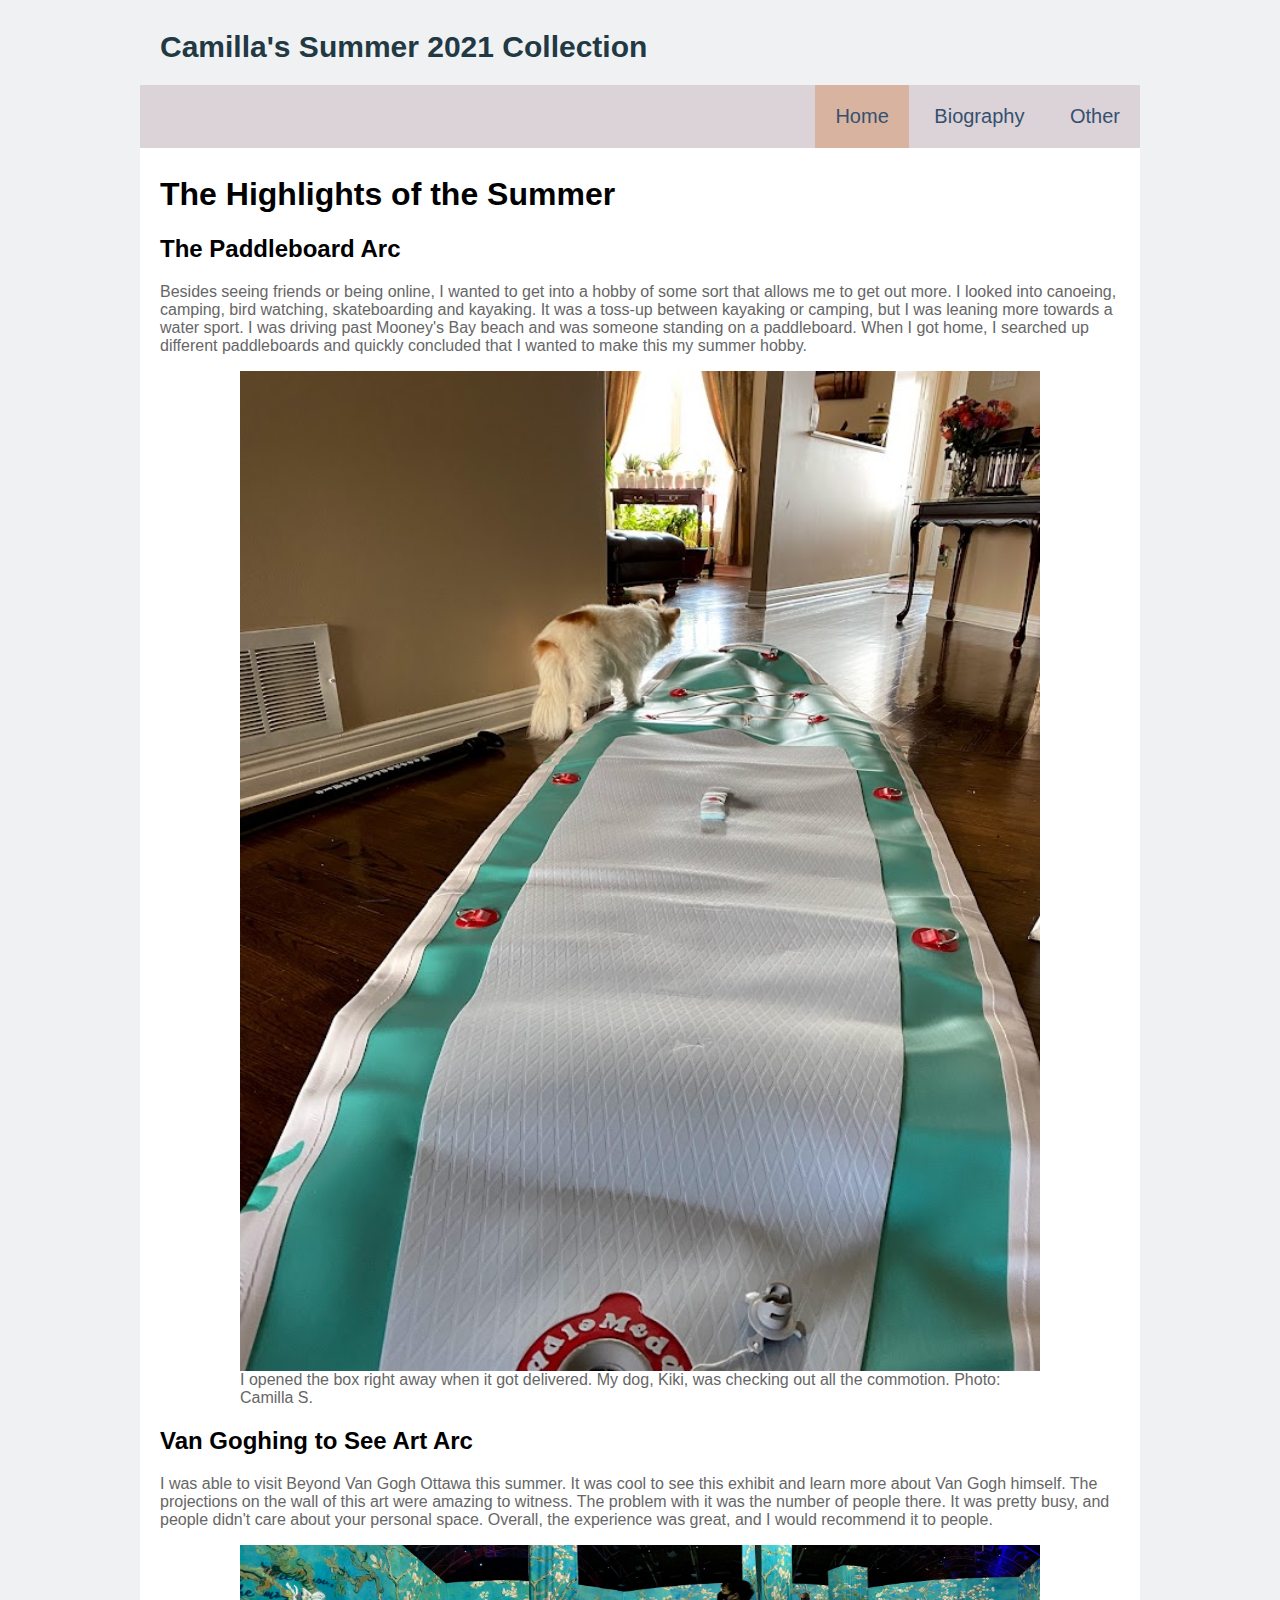
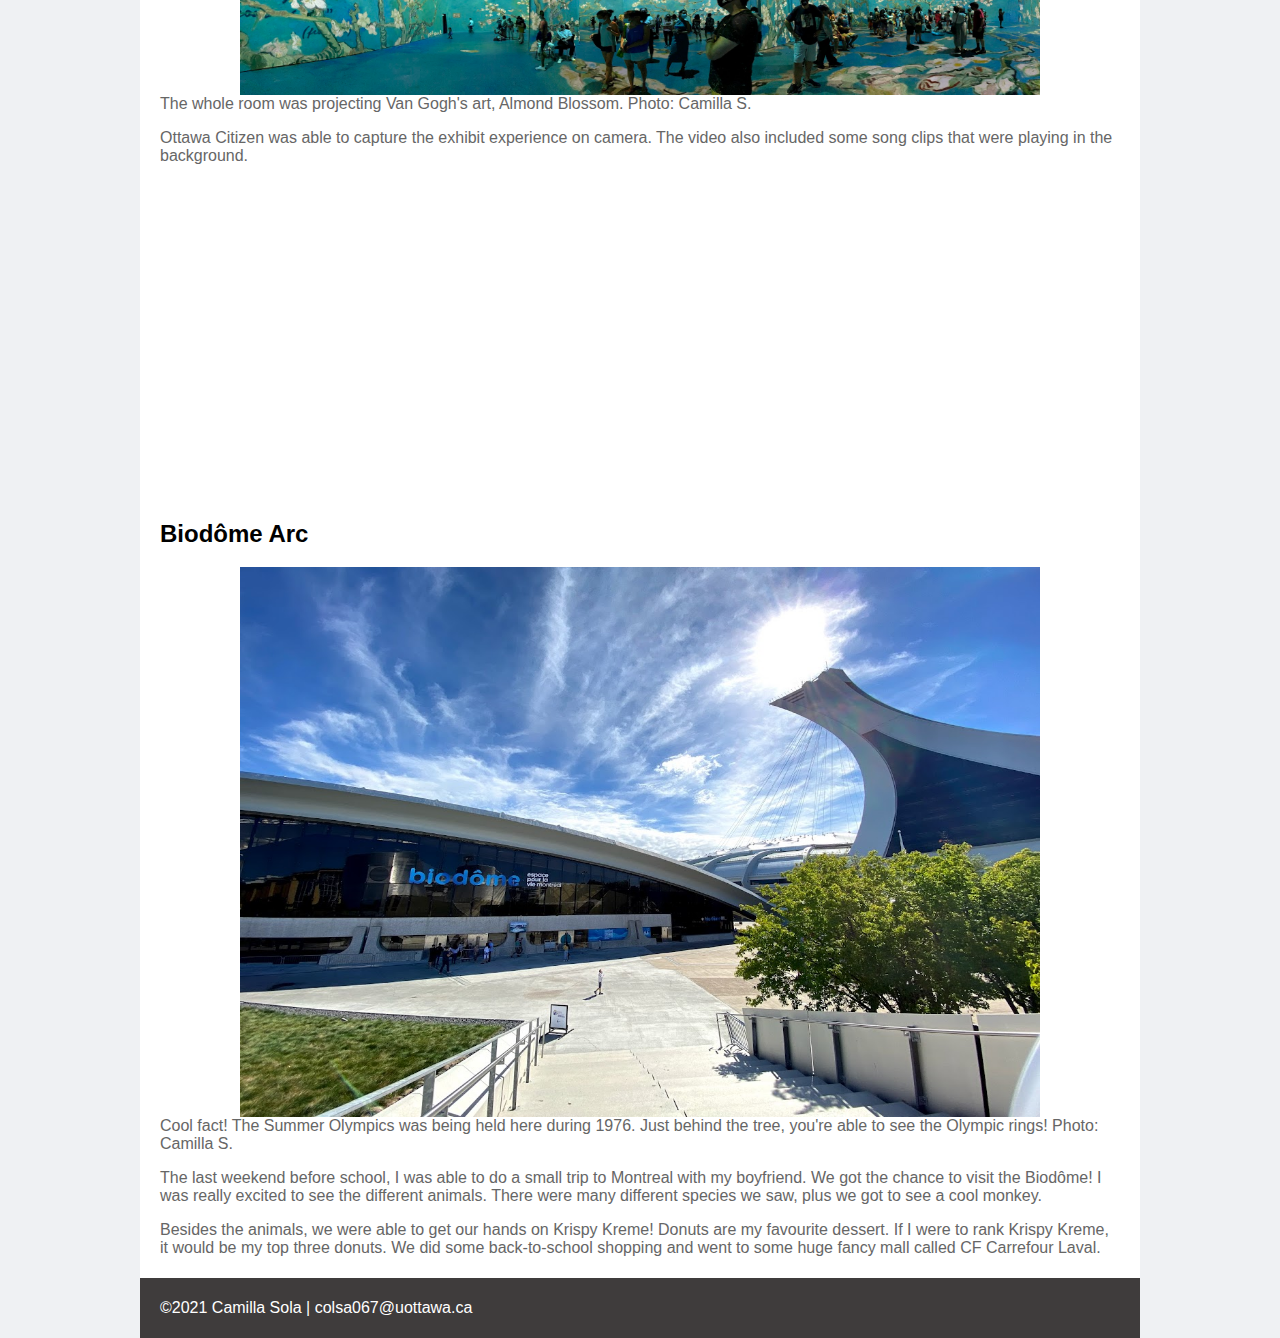
==== biography.html @ 4002c3fe "Change #1" ====
<!DOCTYPE html>
<html>
  <head>
    <meta charset="utf-8" />
    <!-- Below are the links to the CSS sheet which helps style this page and the Google Fonts style sheet for the Roboto font. -->
    <link rel="stylesheet" type="text/css" href="CamillaSola.css">
      <link href="https://fonts.googleapis.com/css?family=Roboto" rel="stylesheet">
        <title>Meaningful Title or Logo Goes Here</title>
      </head>
      <body>
        <!-- Logo and menu start here. -->
        <div class="top-bar">
          <div class="logo">
            <p>Camilla's Summer 2021 Collection</p>
          </div>
          <nav class="top-menu">
            <ul>
              <li>
                <a class="current-page-link" href="index.html">Home</a>
              </li>
              <li>
                <a href="biography.html">Biography</a>
              </li>
              <li>
                <a href="funthings.html">Other</a>
              </li>
            </ul>
          </nav>
        </div>
        <!-- The actual page content starts here. -->
        <div class="page-content">
          <div class="main-section">
            <h1>The Highlights of the Summer</h1>
           
            <h2>The Paddleboard Arc</h2>
            <p>Besides seeing friends or being online, I wanted to get into a hobby of some sort that allows me to get out more. I looked into canoeing, camping, bird watching, skateboarding and kayaking.  It was a toss-up between kayaking or camping, but I was leaning more towards a water sport. I was driving past Mooney's Bay beach and was someone standing on a paddleboard. When I got home, I searched up different paddleboards and quickly concluded that I wanted to make this my summer hobby.</p>
            <figure>
              <img src="IMG_3153.jpg" alt="Bought my first board" height="1000" width="200">
                <figcaption>I opened the box right away when it got delivered. My dog, Kiki, was checking out all the commotion. Photo: Camilla S.</figcaption>
              </figure>
             
              <h2>Van Goghing to See Art Arc</h2>
              <p>I was able to visit Beyond Van Gogh Ottawa this summer. It was cool to see this exhibit and learn more about Van Gogh himself. The projections on the wall of this art were amazing to witness. The problem with it was the number of people there. It was pretty busy, and people didn't care about your personal space. Overall, the experience was great, and I would recommend it to people.  </p>
              <img src="IMG_3201.jpg" alt="Wide shot of the room" height="150" width="350">            
              <figcaption>The whole room was projecting Van Gogh's art, Almond Blossom.  Photo: Camilla S.</figcaption>
              <p>Ottawa Citizen was able to capture the exhibit experience on camera. The video also included some song clips that were playing in the background.</p>
              <iframe width="560" height="315" src="https://www.youtube.com/embed/Lxmh5m8hm8g" title="YouTube video player" frameborder="0" allow="accelerometer; autoplay; clipboard-write; encrypted-media; gyroscope; picture-in-picture" allowfullscreen></iframe>

           
              <h2>Biodôme Arc</h2>
              <img src="IMG_3329.jpg" alt="Outside of the Biodome" height="550" width="350">            
              <figcaption>Cool fact! The Summer Olympics was being held here during 1976. Just behind the tree, you're able to see the Olympic rings! Photo: Camilla S.</figcaption>
              <p>The last weekend before school, I was able to do a small trip to Montreal with my boyfriend. We got the chance to visit the Biodôme! I was really excited to see the different animals. There were many different species we saw, plus we got to see a cool monkey.  </p>
              <p>Besides the animals, we were able to get our hands on Krispy Kreme! Donuts are my favourite dessert. If I were to rank Krispy Kreme, it would be my top three donuts. We did some back-to-school shopping and went to some huge fancy mall called CF Carrefour Laval. </p>
            </div>
          </div>
          <!--The footer starts here.-->
          <div class="footer">
            <div class="footer-content">
              <p>©2021 Camilla Sola | 
                <a href="mailto:csola067@uottawa.ca">colsa067@uottawa.ca</a>
              </p>
            </div>
          </div>
        </body>
      </html>
---- CamillaSola.css ----
html, body {
    margin: 0;
    padding: 0px 0px 0px 0px;
    font-family: Helvetica, sans-serif;
    color: #666666;
}

body {
    background-color: #eff1f3;
}

.top-bar {
    max-width: 1000px;
    position: relative;
    margin-left: auto;
    margin-right: auto;
}

.logo {
   font-size: 30px;
   position: absolute;
   padding: 0px 0px 0px 20px;
   z-index: 3;
   color: #223843;
   font-weight: bold;
}

.top-menu {
   background-color: #dbd3d8;
   position: absolute;
   top: 85px;
   z-index: 2;
   width: 100%;
}

.top-menu ul {
    list-style-type: none;
    font-size: 20px; 
    float: right;
    margin-left: 50px;
}

.top-menu li {
    display: inline-block;
}

.top-menu li a:link, .top-menu li a:visited {
    color: #355070;
    text-decoration: none;
    padding: 20px 20px 20.5px 20px;
}

.top-menu li a:hover {
    background-color: #d77a61;
}

.current-page-link {
    background-color: #d8b4a0;
}

.page-content {
    position: relative;
    top: 145px;
    max-width: 1000px;
    margin-left: auto;
    margin-right: auto;
    background-color: white;
    z-index: 1;
}

.main-section {
    padding: 10px 20px 10px 20px;
}

.main-section h1, .main-section h2 {
    color: black;
}

.main-section figure, .main-section img {
    display: block;
    margin: auto;
    width: 800px;
}

.footer {
    position: relative;
    top: 140px;
    z-index: 3;
    max-width: 1000px;
    margin-left: auto;
    margin-right: auto;
    background-color:#3f3c3c;
}

.footer-content {
    padding: 5px 5px 5px 20px;
    color: white;
}

.footer-content a:link {
    color: white;
    text-decoration: none;
}
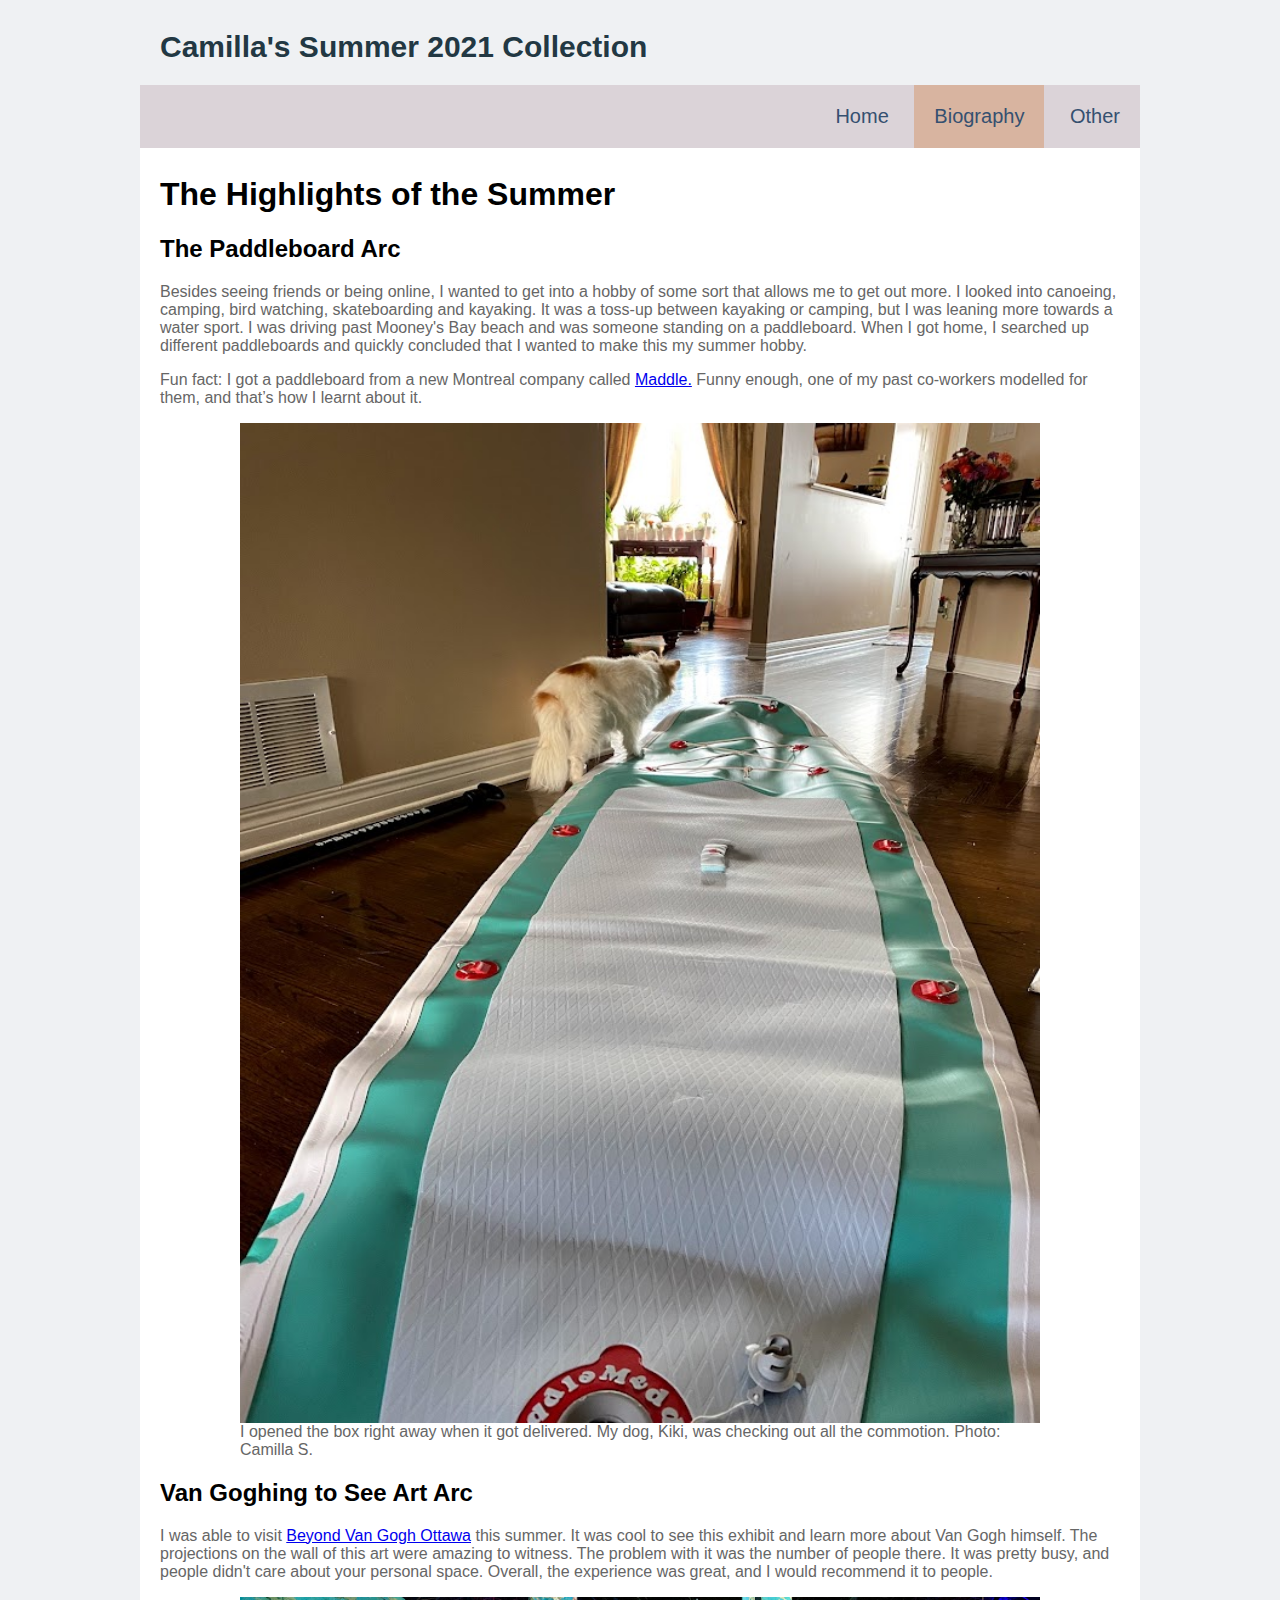
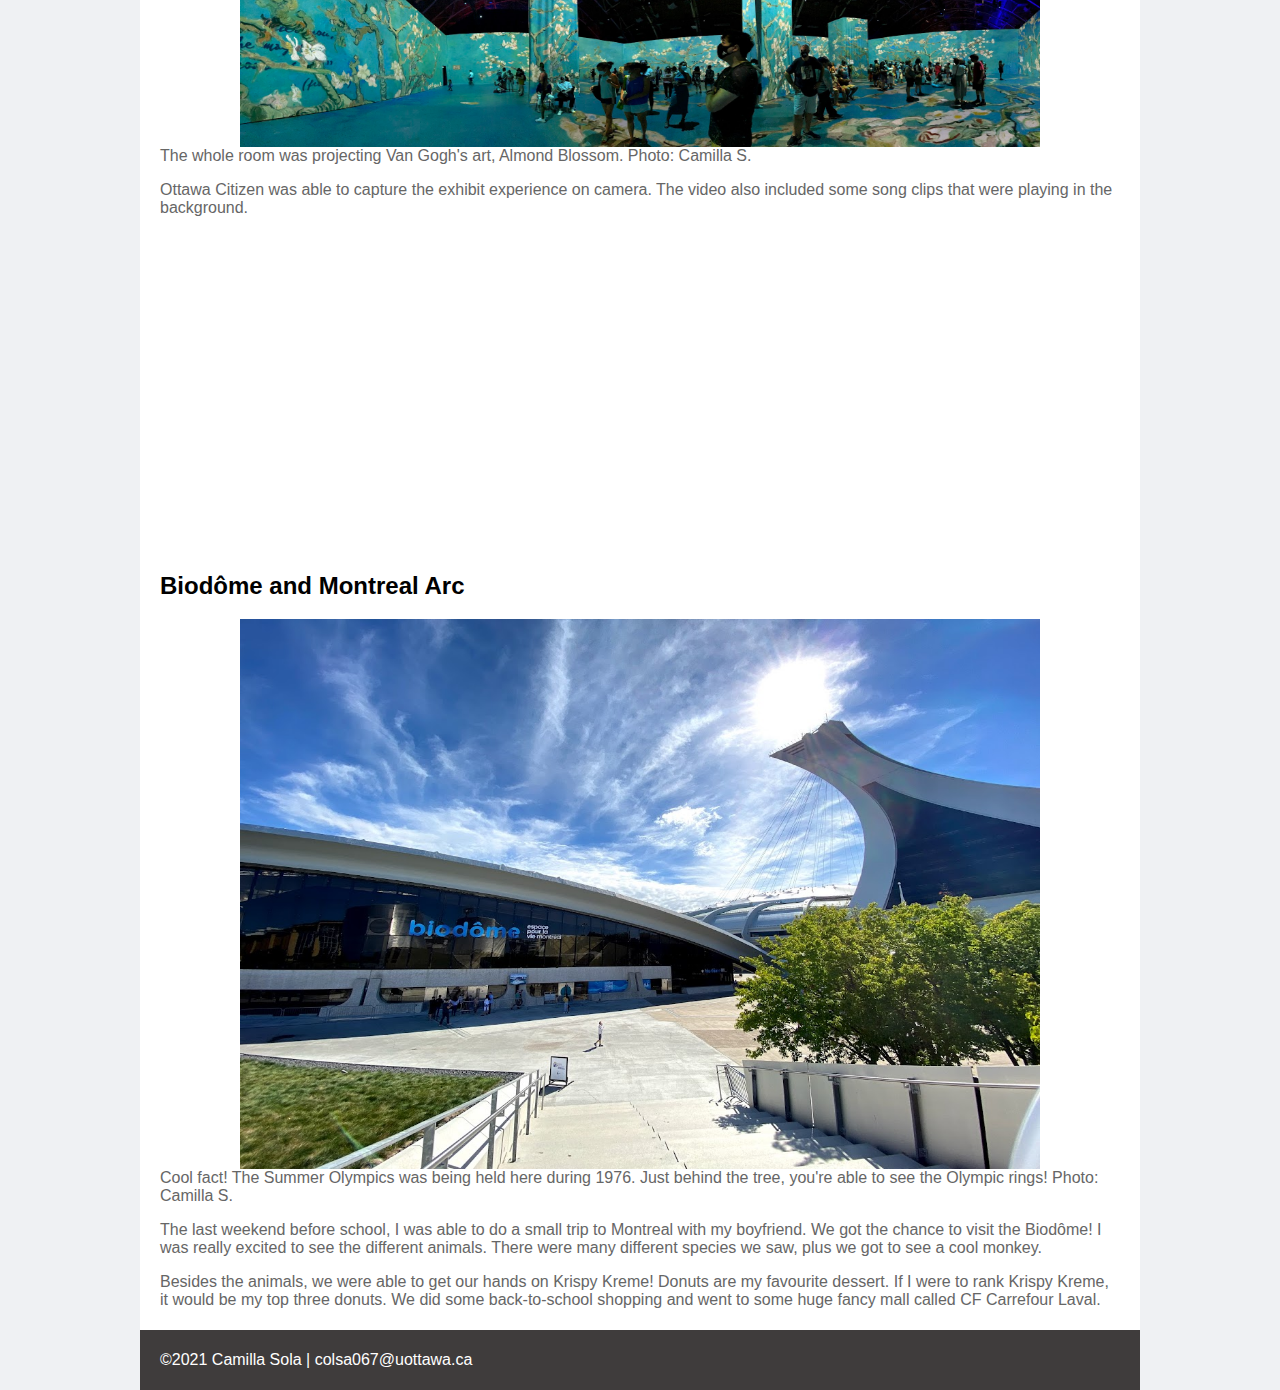
==== commit 38c10371: "Editing Version #2" ====
--- a/biography.html
+++ b/biography.html
@@ -16,10 +16,10 @@
           <nav class="top-menu">
             <ul>
               <li>
-                <a class="current-page-link" href="index.html">Home</a>
+                <a href="index.html">Home</a>
               </li>
               <li>
-                <a href="biography.html">Biography</a>
+                <a class="current-page-link" href="biography.html">Biography</a>
               </li>
               <li>
                 <a href="funthings.html">Other</a>
@@ -34,20 +34,21 @@
            
             <h2>The Paddleboard Arc</h2>
             <p>Besides seeing friends or being online, I wanted to get into a hobby of some sort that allows me to get out more. I looked into canoeing, camping, bird watching, skateboarding and kayaking.  It was a toss-up between kayaking or camping, but I was leaning more towards a water sport. I was driving past Mooney's Bay beach and was someone standing on a paddleboard. When I got home, I searched up different paddleboards and quickly concluded that I wanted to make this my summer hobby.</p>
+            <p>Fun fact: I got a paddleboard from a new Montreal company called <a href="https://maddleboards.ca/" target="_blank">Maddle.</td></a> Funny enough, one of my past co-workers modelled for them, and that’s how I learnt about it. </p>
             <figure>
               <img src="IMG_3153.jpg" alt="Bought my first board" height="1000" width="200">
                 <figcaption>I opened the box right away when it got delivered. My dog, Kiki, was checking out all the commotion. Photo: Camilla S.</figcaption>
               </figure>
              
               <h2>Van Goghing to See Art Arc</h2>
-              <p>I was able to visit Beyond Van Gogh Ottawa this summer. It was cool to see this exhibit and learn more about Van Gogh himself. The projections on the wall of this art were amazing to witness. The problem with it was the number of people there. It was pretty busy, and people didn't care about your personal space. Overall, the experience was great, and I would recommend it to people.  </p>
+              <p>I was able to visit <a href="https://vangoghottawa.com/" target="_blank">Beyond Van Gogh Ottawa</td></a> this summer. It was cool to see this exhibit and learn more about Van Gogh himself. The projections on the wall of this art were amazing to witness. The problem with it was the number of people there. It was pretty busy, and people didn't care about your personal space. Overall, the experience was great, and I would recommend it to people.  </p>
               <img src="IMG_3201.jpg" alt="Wide shot of the room" height="150" width="350">            
               <figcaption>The whole room was projecting Van Gogh's art, Almond Blossom.  Photo: Camilla S.</figcaption>
               <p>Ottawa Citizen was able to capture the exhibit experience on camera. The video also included some song clips that were playing in the background.</p>
               <iframe width="560" height="315" src="https://www.youtube.com/embed/Lxmh5m8hm8g" title="YouTube video player" frameborder="0" allow="accelerometer; autoplay; clipboard-write; encrypted-media; gyroscope; picture-in-picture" allowfullscreen></iframe>
 
            
-              <h2>Biodôme Arc</h2>
+              <h2>Biodôme and Montreal Arc</h2>
               <img src="IMG_3329.jpg" alt="Outside of the Biodome" height="550" width="350">            
               <figcaption>Cool fact! The Summer Olympics was being held here during 1976. Just behind the tree, you're able to see the Olympic rings! Photo: Camilla S.</figcaption>
               <p>The last weekend before school, I was able to do a small trip to Montreal with my boyfriend. We got the chance to visit the Biodôme! I was really excited to see the different animals. There were many different species we saw, plus we got to see a cool monkey.  </p>
--- a/CamillaSola.css
+++ b/CamillaSola.css
@@ -82,6 +82,10 @@
     width: 800px;
 }
 
+.table-content{
+    border: 1px solid #d8b4a0;
+}
+
 .footer {
     position: relative;
     top: 140px;
